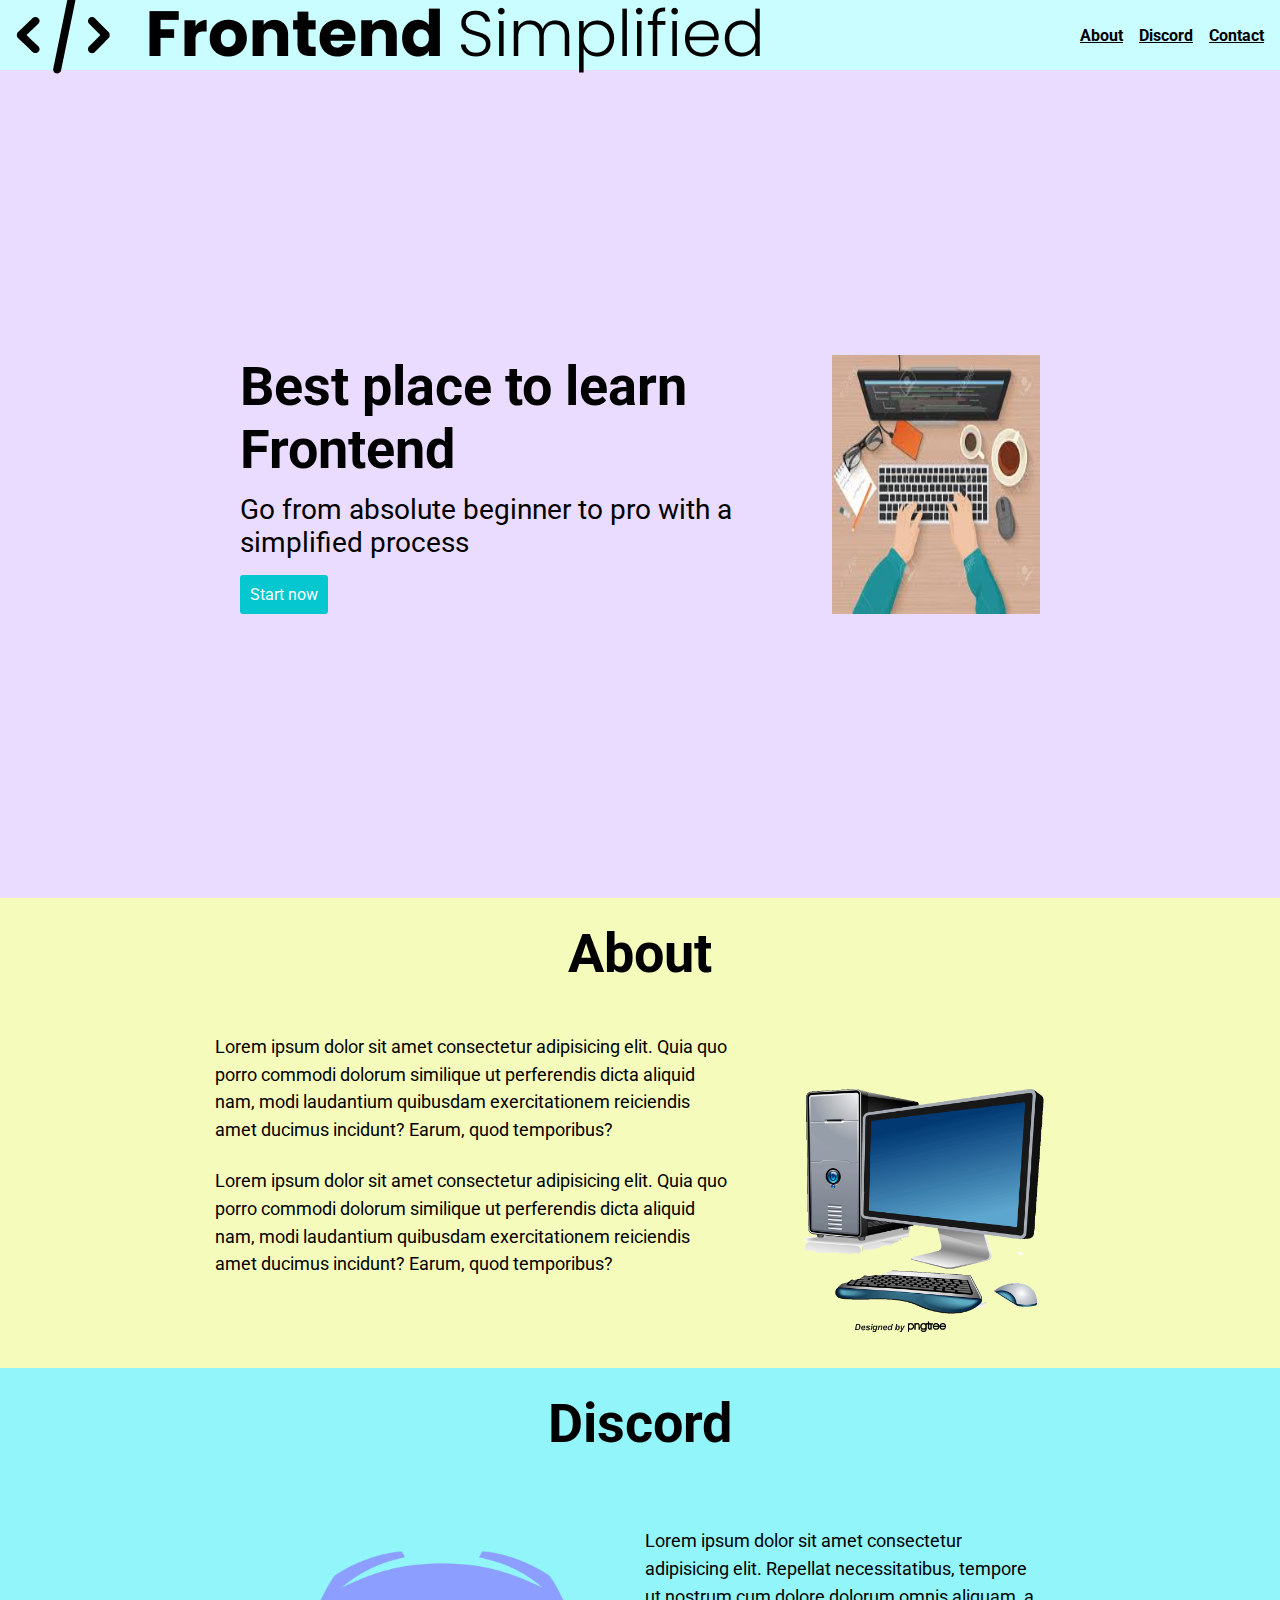
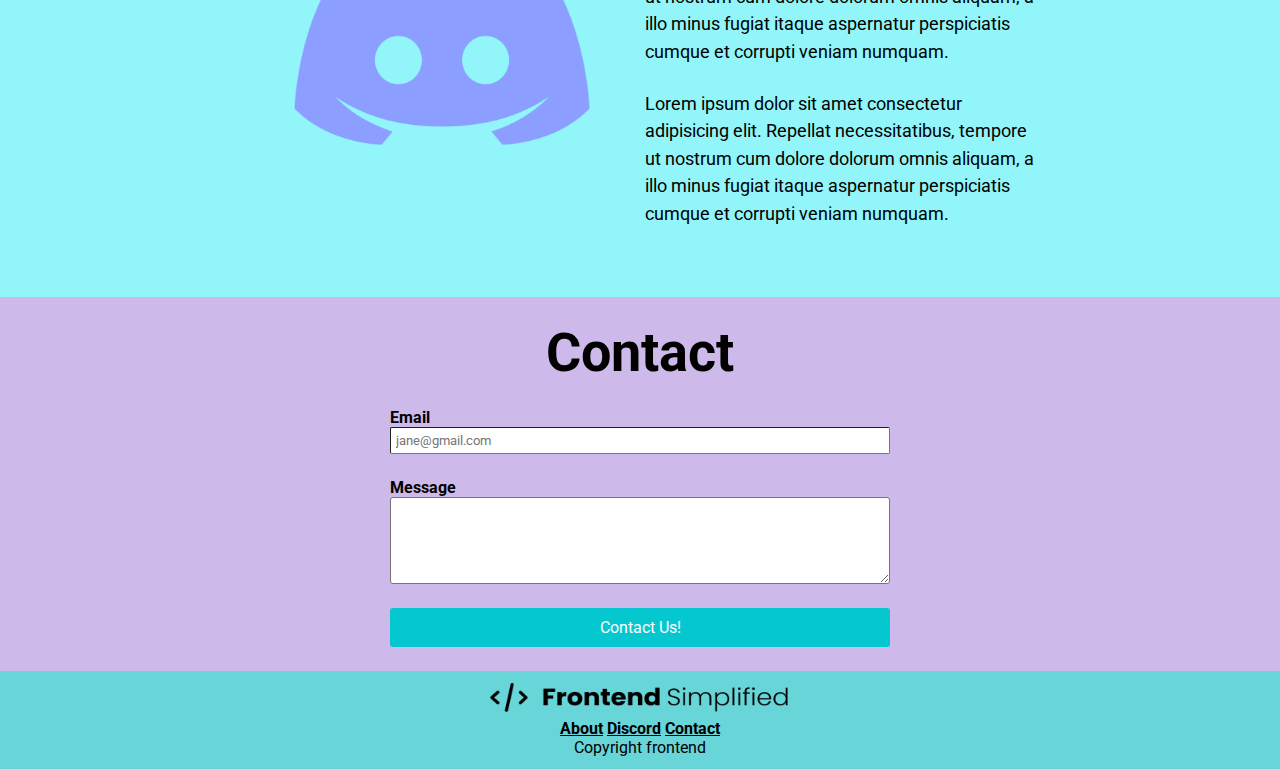
==== proyecto1/index.html @ d916d2d3 "Initialize git repository" ====
<!DOCTYPE html>
<html lang="en">
  <head>
    <meta charset="UTF-8" />
    <meta name="viewport" content="width=device-width, initial-scale=1.0" />
    <title>Document</title>
    <link rel="stylesheet" href="./style.css" />
  </head>

  <body>
    <section>
      <nav>
        <img src="./Frontend Simplified Logo.853fbda.png" class="logo" alt="" />
        <ul>
          <li>
            <a href="#about">About</a>
          </li>
          <li>
            <a href="#discord">Discord</a>
          </li>
          <li>
            <a href="#contact">Contact</a>
          </li>
        </ul>
      </nav>
      <header>
        <div class="row">
          <div>
            <h1>Best place to learn Frontend</h1>
            <p class="bigger">
              Go from absolute beginner to pro with a simplified process
            </p>
            <button class="start">Start now</button>
          </div>
          <figure>
            <img class="imagen" src="./programando.png" alt="" />
          </figure>
        </div>
      </header>
    </section>

    <main>
      <section id="about" class="about">
        <div class="row2">
          <h2>About</h2>

          <div class="container2">
            <div class="container3">
              <p class="parrafo">
                Lorem ipsum dolor sit amet consectetur adipisicing elit. Quia
                quo porro commodi dolorum similique ut perferendis dicta aliquid
                nam, modi laudantium quibusdam exercitationem reiciendis amet
                ducimus incidunt? Earum, quod temporibus?
              </p>
              <p class="parrafo">
                Lorem ipsum dolor sit amet consectetur adipisicing elit. Quia
                quo porro commodi dolorum similique ut perferendis dicta aliquid
                nam, modi laudantium quibusdam exercitationem reiciendis amet
                ducimus incidunt? Earum, quod temporibus?
              </p>
            </div>
            <figure>
              <img class="imagen2" src="./comp.png" alt="" />
            </figure>
          </div>
        </div>
      </section>
      <section id="discord" class="discord2">
        <div class="row2">
          <h2>Discord</h2>
          <div class="discord_flex">
            <figure class="figure_discord">
              <img
                class="discord_wrapper"
                src="./concours-discord-cartes-voeux-fortnite-france-6.png"
                alt=""
              />
            </figure>
            <div>
              <p class="parrafo">
                Lorem ipsum dolor sit amet consectetur adipisicing elit.
                Repellat necessitatibus, tempore ut nostrum cum dolore dolorum
                omnis aliquam, a illo minus fugiat itaque aspernatur
                perspiciatis cumque et corrupti veniam numquam.
              </p>
              <p class="parrafo">
                Lorem ipsum dolor sit amet consectetur adipisicing elit.
                Repellat necessitatibus, tempore ut nostrum cum dolore dolorum
                omnis aliquam, a illo minus fugiat itaque aspernatur
                perspiciatis cumque et corrupti veniam numquam.
              </p>
            </div>
          </div>
        </div>
      </section>
      <section id="contact" class="contact_wrapper">
        <div class="row3">

            <h2>Contact</h2>
            <form action="">
              <div class="form_wrapper">
                <label for="email">Email</label>
                <input id="email" type="text" placeholder="jane@gmail.com" />
                <label for="message">Message</label>
                <textarea
                  name="message"
                  id="message"
                  cols="30"
                  rows="5"
                  placeholder="Your website is really good"
                >
                </textarea>
                <button class="start start-mt" type="submit">Contact Us!</button>
              </div>
        </div>
        </form>
      </section>
    </main>

    <footer>
      <div class="footer_wrapper">

        <figure><img class="logo2" src="Frontend Simplified Logo.853fbda.png" alt="" /></figure>
        <div>
          <a href="#about">About</a>
  
          <a href="#discord">Discord</a>
  
          <a href="#contact">Contact</a>
        </div>
        <p>Copyright frontend</p>
      </div>
    </footer>
  </body>
</html>
---- proyecto1/style.css ----
@import url("https://fonts.googleapis.com/css2?family=Noto+Sans:ital,wght@0,300;0,700;1,400&family=Roboto:wght@300;400;500;700;900&display=swap");
* {
  padding: 0;
  margin: 0;
  box-sizing: border-box;
  font-family: "Roboto", sans-serif;
}

nav {
  height: 70px;
  width: 100%;
  display: flex;
  justify-content: space-between;
  align-items: center;
  padding: 0 16px;
  background: #cafdff;
}

.logo2 {
  width: 300px;
  height: 50%;
}

.logo2 {
  width: 300px;
  height: 80%;
}

a {
  color: black;
  font-weight: bold;
}
ul {
  display: flex;
}

li {
  list-style-type: none;

  padding-left: 16px;
}
h1 {
  font-size: 54px;
}

header {
  height: 92vh;
  padding: 24px;
  background-color: #eadcff;
  display: flex;
  justify-content: center;
  align-items: center;
}

.bigger {
  font-size: 28px;
  padding: 12px 0 16px 0;
}

.imagen {
  width: 100%;
  height: 100%;
}

.container2 {
  display: flex;
  max-height: 400px;
}

.discord_wrapper {
  height: 90%;
  width: 90%;
}

.about {
  background-color: #f5fbbb;
  padding: 24px 24px 24px 24px;
  min-width: 700px;
}

.discord2 {
  background-color: #91f5f9;
  padding: 24px 24px 24px 24px;
  min-width: 700px;
}

.about_wrapper {
  display: flex;
  justify-content: center;
  padding-top: 24px;
}

.parrafo {
  padding-top: 24px;
  line-height: 1.5;
  font-size: 115%;
}

.imagen2 {
  width: 100%;
  height: 100%;
}

.row {
  width: 100%;
  max-width: 800px;
  display: flex;
  margin: 0 auto;
}

.row2 {
  width: 100%;
  max-width: 850px;
  margin: 0 auto;
}

.row3 {
  width: 100%;
  max-width: 500px;
  margin: 0 auto;
}

.start {
  background-color: #05c7cf;
  color: white;
  border: 0;
  padding: 10px 10px 10px 10px;
  font-size: 16px;
  border-radius: 3px;
  cursor: pointer;
}

.start-mt {
  margin-top: 24px;
}

h2 {
  text-align: center;
  font-size: 54px;
  margin-bottom: 24px;
}

.discord_flex {
  display: flex;
  justify-content: center;
  padding: 24px 24px 24px 24px;
}

.figure_discord {
  padding: 0 24px 24px 24px;

  display: flex;
  justify-content: center;
  align-items: start;
}

.contact_wrapper {
  background-color: #cdb9ea;
  padding: 24px 24px 24px 24px;
  min-width: 700px;
}

.form_wrapper {
  display: flex;
  flex-direction: column;
}

label {
  font-weight: bold;
}

input {
  margin-bottom: 24px;
  border-radius: 2px;
  padding: 5px 5px 5px 5px;
  border-width: 1px;
}

textarea {
  padding: 5px;
  border-radius: 3px;
}

footer {
  justify-content: center;
  display: flex;
  width: 100%;
  padding: 12px;
  background-color: #68d5d8;
}

.footer_wrapper {
  display: flex;
  flex-direction: column;
  align-items: center;
}
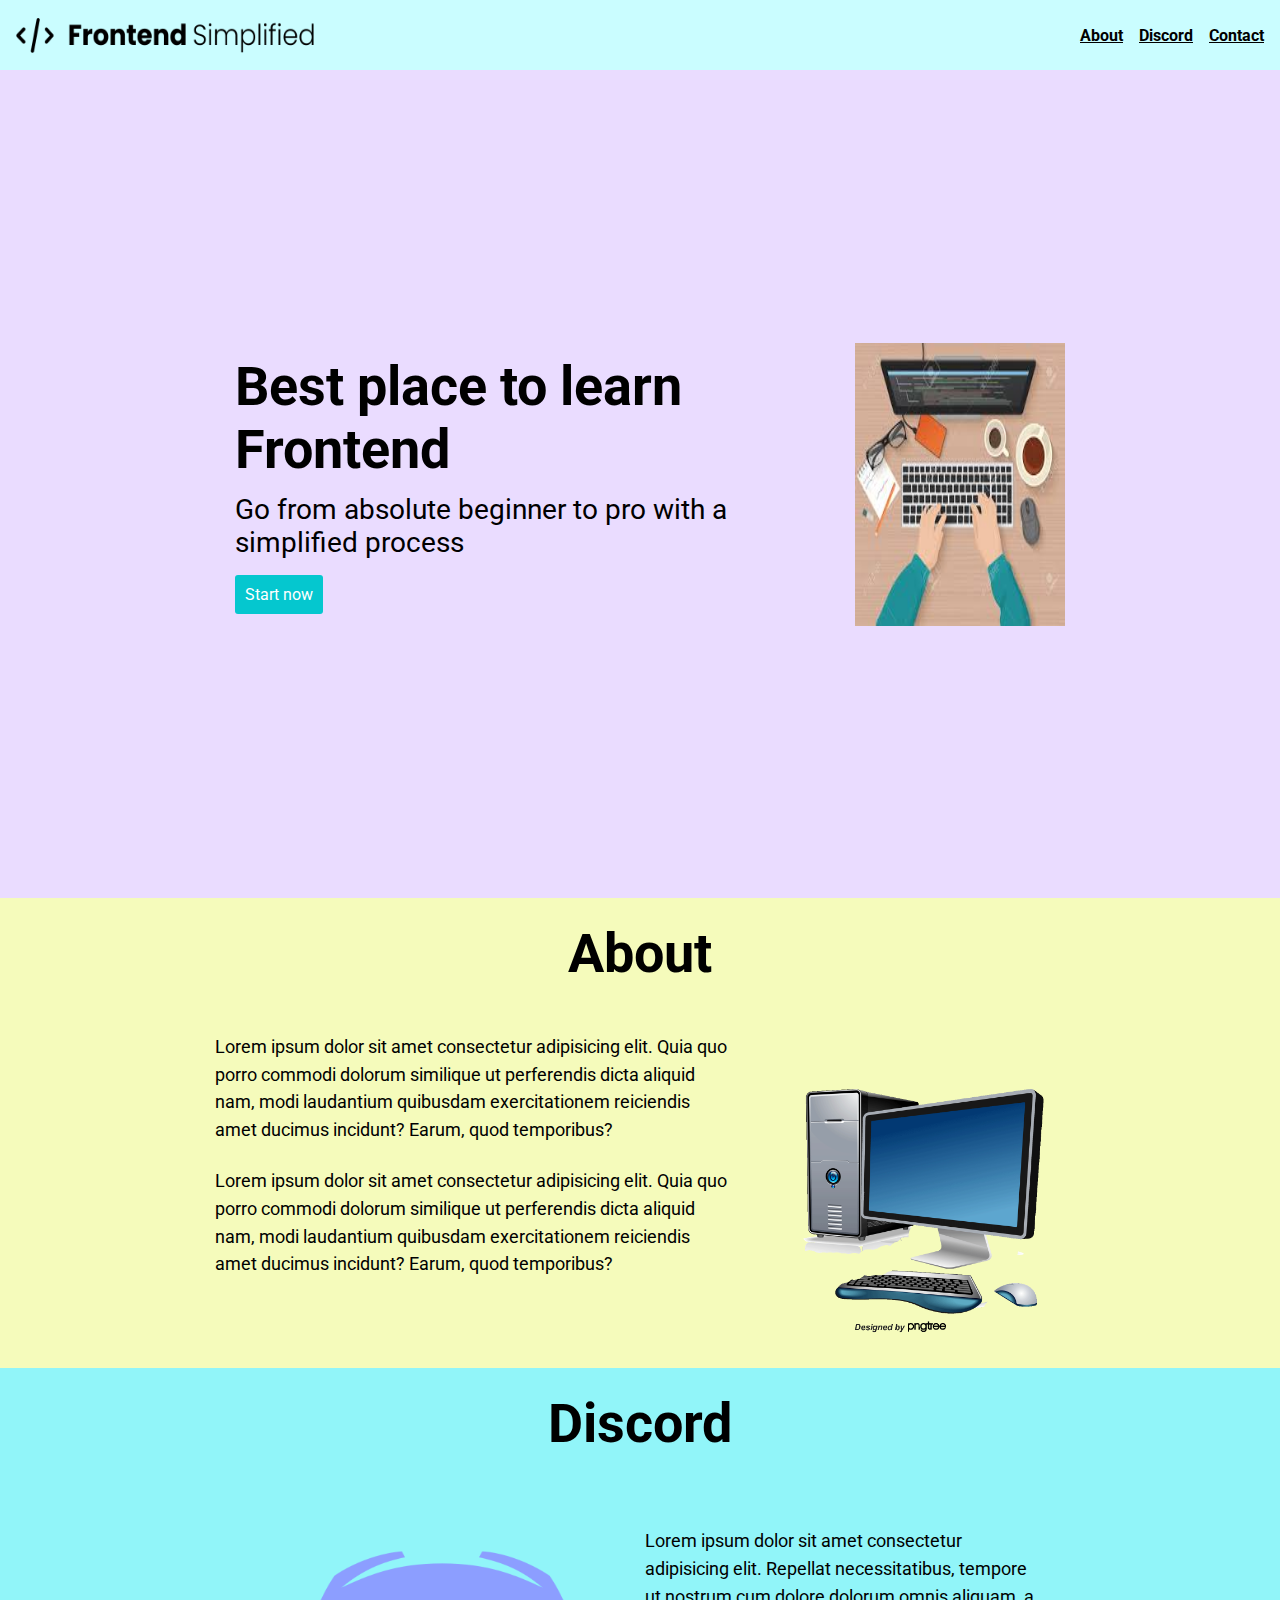
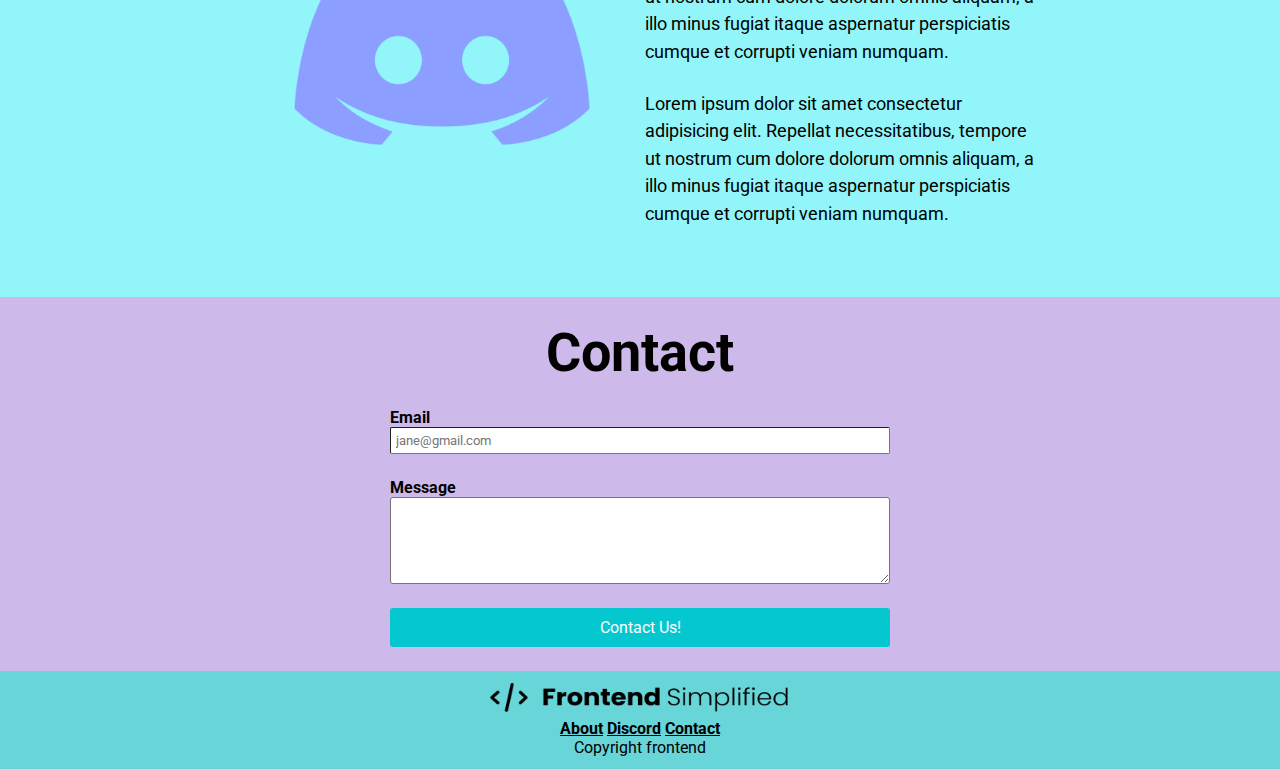
==== commit df0a146a: "responsiveness of the web" ====
--- a/proyecto1/index.html
+++ b/proyecto1/index.html
@@ -9,23 +9,27 @@
 
   <body>
     <section>
-      <nav>
-        <img src="./Frontend Simplified Logo.853fbda.png" class="logo" alt="" />
-        <ul>
-          <li>
-            <a href="#about">About</a>
-          </li>
-          <li>
-            <a href="#discord">Discord</a>
-          </li>
-          <li>
-            <a href="#contact">Contact</a>
-          </li>
-        </ul>
-      </nav>
+      <div class="row4 nav_wrapper">
+
+        <nav>
+          <img src="./Frontend Simplified Logo.853fbda.png" class="logo" alt="" />
+          <ul>
+            <li>
+              <a href="#about">About</a>
+            </li>
+            <li>
+              <a href="#discord">Discord</a>
+            </li>
+            <li>
+              <a href="#contact">Contact</a>
+            </li>
+          </ul>
+        </nav>
+      </div>
       <header>
         <div class="row">
-          <div>
+          <div class="header_wrapper">
+           
             <h1>Best place to learn Frontend</h1>
             <p class="bigger">
               Go from absolute beginner to pro with a simplified process
--- a/proyecto1/style.css
+++ b/proyecto1/style.css
@@ -5,6 +5,9 @@
   box-sizing: border-box;
   font-family: "Roboto", sans-serif;
 }
+.nav_wrapper {
+  width: 100%;
+}
 
 nav {
   height: 70px;
@@ -16,7 +19,7 @@
   background: #cafdff;
 }
 
-.logo2 {
+.logo {
   width: 300px;
   height: 50%;
 }
@@ -103,7 +106,13 @@
 
 .row {
   width: 100%;
-  max-width: 800px;
+  max-width: 850px;
+  display: flex;
+  margin: 0 auto;
+}
+.row4 {
+  width: 100%;
+
   display: flex;
   margin: 0 auto;
 }
@@ -194,3 +203,31 @@
   flex-direction: column;
   align-items: center;
 }
+.header_wrapper {
+  padding: 12px 20px;
+}
+
+@media (max-width: 728px) {
+  .logo {
+    width: 250px;
+  }
+  nav {
+    display: flex;
+    flex-direction: column;
+    padding: 12px;
+  }
+  h1 {
+    font-size: 40px;
+  }
+  .header_wrapper {
+    display: flex;
+    flex-direction: column;
+  }
+
+  .start {
+    width: 30%;
+  }
+  .bigger {
+    font-size: 20px;
+  }
+}
